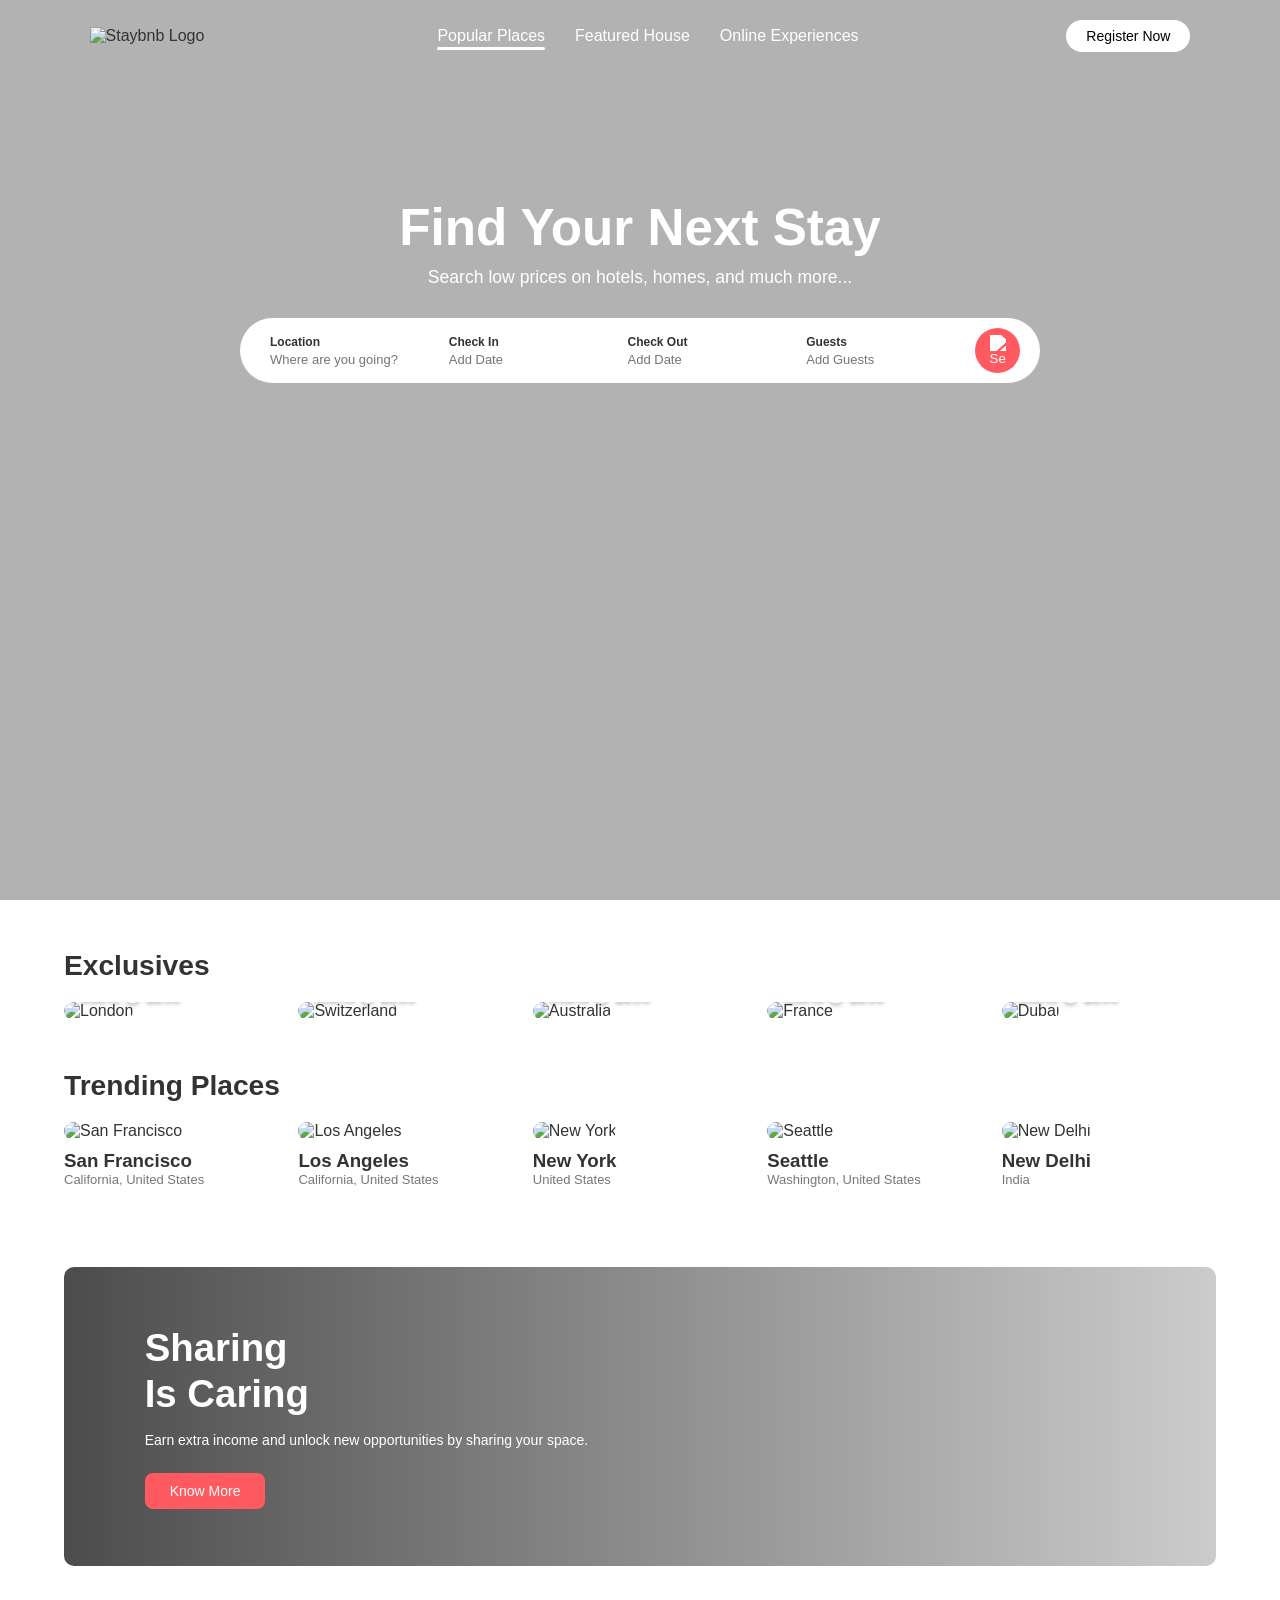
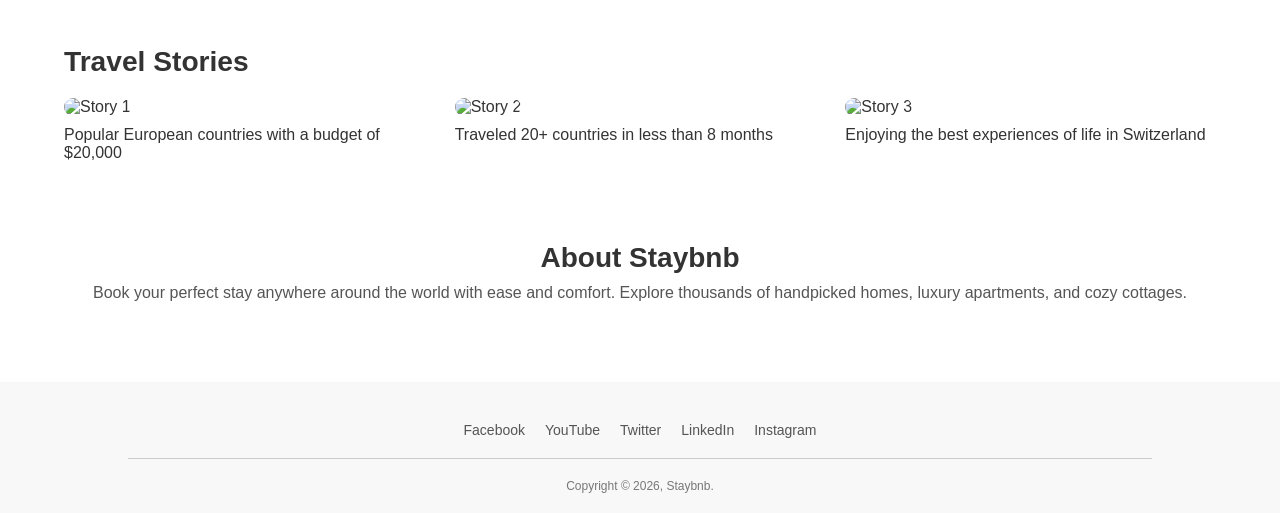
==== index.html @ 48644258 "Add files via upload" ====
<!DOCTYPE html>
<html lang="en">
<head>
  <meta charset="UTF-8" />
  <meta name="viewport" content="width=device-width, initial-scale=1.0"/>
  <title>Staybnb - Book Your Perfect Stay</title>
  <link rel="stylesheet" href="style.css" />
  <link rel="shortcut icon" href="images/logo.png" type="image/x-icon">
</head>
<body>

  <header class="header">
    <nav class="navbar">
      <img src="images/logo.png" class="logo" alt="Staybnb Logo" />
      <ul class="nav-links">
        <li><a href="index.html" class="active">Popular Places</a></li>
        <li><a href="house.html">Featured House</a></li>
        <li><a href="#">Online Experiences</a></li>
      </ul>
      <a href="#" class="btn-register">Register Now</a>
    </nav>

    <div class="header-content">
      <h1>Find Your Next Stay</h1>
      <p>Search low prices on hotels, homes, and much more...</p>

      <form class="search-bar">
        <div class="search-input">
          <label>Location</label>
          <input type="text" placeholder="Where are you going?" />
        </div>
        <div class="search-input">
          <label>Check In</label>
          <input type="text" placeholder="Add Date" />
        </div>
        <div class="search-input">
          <label>Check Out</label>
          <input type="text" placeholder="Add Date" />
        </div>
        <div class="search-input">
          <label>Guests</label>
          <input type="text" placeholder="Add Guests" />
        </div>
        <button type="submit" class="search-btn">
          <img src="images/search.png" alt="Search" />
        </button>
      </form>
    </div>
  </header>

  <main class="container">

    <h2 class="sub-title">Exclusives</h2>
    <div class="exclusives-grid">
      <div class="card">
        <img src="images/image-1.png" alt="London" />
        <div class="card-text">
          <h3>London</h3>
          <p>Starts @ $250</p>
        </div>
      </div>
      <div class="card">
        <img src="images/image-2.png" alt="Switzerland" />
        <div class="card-text">
          <h3>Switzerland</h3>
          <p>Starts @ $250</p>
        </div>
      </div>
      <div class="card">
        <img src="images/image-3.png" alt="Australia" />
        <div class="card-text">
          <h3>Australia</h3>
          <p>Starts @ $250</p>
        </div>
      </div>
      <div class="card">
        <img src="images/image-4.png" alt="France" />
        <div class="card-text">
          <h3>France</h3>
          <p>Starts @ $250</p>
        </div>
      </div>
      <div class="card">
        <img src="images/dubai.png" alt="Dubai" />
        <div class="card-text">
          <h3>Dubai</h3>
          <p>Starts @ $250</p>
        </div>
      </div>
    </div>

    <h2 class="sub-title">Trending Places</h2>
    <div class="trending-grid">
      <a href="house.html" class="trending-card">
        <img src="images/house-1.png" alt="San Francisco" />
        <h3>San Francisco</h3>
        <p>California, United States</p>
      </a>
      <a href="house.html" class="trending-card">
        <img src="images/house-2.png" alt="Los Angeles" />
        <h3>Los Angeles</h3>
        <p>California, United States</p>
      </a>
      <a href="house.html" class="trending-card">
        <img src="images/house-3.png" alt="New York" />
        <h3>New York</h3>
        <p>United States</p>
      </a>
      <a href="house.html" class="trending-card">
        <img src="images/house-4.png" alt="Seattle" />
        <h3>Seattle</h3>
        <p>Washington, United States</p>
      </a>
      <a href="house.html" class="trending-card">
        <img src="images/house-5.png" alt="New Delhi" />
        <h3>New Delhi</h3>
        <p>India</p>
      </a>
    </div>

    <div class="cta-banner">
      <h3>Sharing<br />Is Caring</h3>
      <p>Earn extra income and unlock new opportunities 
        by sharing your space.</p>
      <a href="#" class="cta-btn">Know More</a>
    </div>

    <h2 class="sub-title">Travel Stories</h2>
    <div class="stories-grid">
      <div class="story-card">
        <img src="images/story-1.png" alt="Story 1" />
        <p>Popular European countries with a budget of $20,000</p>
      </div>
      <div class="story-card">
        <img src="images/story-2.png" alt="Story 2" />
        <p>Traveled 20+ countries in less than 8 months</p>
      </div>
      <div class="story-card">
        <img src="images/story-3.png" alt="Story 3" />
        <p>Enjoying the best experiences of life in Switzerland</p>
      </div>
    </div>

    <div class="about-msg">
      <h2>About Staybnb</h2>
      <p>Book your perfect stay anywhere around the world with 
        ease and comfort. Explore thousands of handpicked homes,
         luxury apartments, and cozy cottages.</p>
    </div>
  </main>

  <footer class="footer">
    <div class="social-links">
      <a href="#">Facebook</a>
      <a href="#">YouTube</a>
      <a href="#">Twitter</a>
      <a href="#">LinkedIn</a>
      <a href="#">Instagram</a>
    </div>
    <hr />
    <p>Copyright &copy; 2026, Staybnb.</p>
  </footer>

</body>
</html>
---- style.css ----
* {
  margin: 0;
  padding: 0;
  box-sizing: border-box;
  font-family: 'Poppins', sans-serif, system-ui;
}

body {
  color: #333;
  background-color: #fff;
}

a {
  text-decoration: none;
  color: inherit;
}

.container {
  width: 90%;
  max-width: 1200px;
  margin: 0 auto;
}

/* NAVBAR (FLEXBOX) */
.navbar {
  display: flex;
  align-items: center;
  justify-content: space-between;
  padding: 20px 7%;
}

.logo {
  width: 140px;
  cursor: pointer;
}

.nav-links {
  display: flex;
  list-style: none;
  gap: 30px;
}

.nav-links a {
  color: #fff;
  font-weight: 500;
  position: relative;
}

.nav-links a.active::after {
  content: '';
  width: 100%;
  height: 3px;
  background: #fff;
  position: absolute;
  left: 0;
  bottom: -6px;
  border-radius: 2px;
}

.btn-register {
  background: #fff;
  color: #000;
  padding: 8px 20px;
  border-radius: 20px;
  font-size: 14px;
  font-weight: 500;
}

/* Second Page White Navbar */
.navbar-white {
  background: #fff;
  box-shadow: 0 2px 10px rgba(0,0,0,0.05);
}

.nav-links-dark a {
  color: #333;
}

.nav-links-dark a.active-dark::after {
  content: '';
  width: 100%;
  height: 3px;
  background: #ff5a5f;
  position: absolute;
  left: 0;
  bottom: -6px;
}

.navbar-white .btn-register {
  background: #ff5a5f;
  color: #fff;
}

/*  HERO SECTION (index.html)  */
.header {
  min-height: 100vh;
  width: 100%;
  background-image: linear-gradient(rgba(0,0,0,0.3),
   rgba(0,0,0,0.3)),
   url('images/banner-2.png');
  background-size: cover;
  background-position: center;
}

.header-content {
  color: #fff;
  text-align: center;
  padding-top: 14vh;
}

.header-content h1 {
  font-size: 4vw;
  font-weight: 600;
}

.header-content p {
  font-size: 1.1rem;
  margin-top: 10px;
}

/* SEARCH BAR */
.search-bar {
  background: #fff;
  width: 70%;
  max-width: 800px;
  margin: 30px auto;
  padding: 10px 20px;
  border-radius: 50px;
  display: flex;
  align-items: center;
  justify-content: space-between;
}

.search-input {
  display: flex;
  flex-direction: column;
  align-items: flex-start;
  padding: 0 10px;
  flex: 1;
}

.search-input label {
  font-weight: 600;
  font-size: 12px;
  color: #333;
}

.search-input input {
  border: 0;
  outline: 0;
  background: transparent;
  font-size: 13px;
  margin-top: 3px;
  width: 100%;
}

.search-btn {
  background: #ff5a5f;
  width: 45px;
  height: 45px;
  border: none;
  border-radius: 50%;
  display: flex;
  align-items: center;
  justify-content: center;
  cursor: pointer;
  flex-shrink: 0;
}

.search-btn img {
  width: 16px;
  filter: brightness(0) invert(1);
}

/* --- SECTION HEADINGS  */
.sub-title {
  margin: 50px 0 20px;
  font-size: 2.2vw;
  font-weight: 600;
  color: #333;
}

/*EXCLUSIVES  */
.exclusives-grid {
  display: flex;
  flex-wrap: wrap;
  gap: 20px;
}

.exclusives-grid .card {
  position: relative;
  border-radius: 10px;
  overflow: hidden;
  flex: 1 1 180px; 
}

.exclusives-grid .card img {
  width: 100%;
  height: 230px;
  object-fit: cover;
  border-radius: 10px;
}

.exclusives-grid .card-text {
  position: absolute;
  bottom: 15px;
  left: 15px;
  color: #fff;
  text-shadow: 0 2px 4px rgba(0,0,0,0.6);
}

/* TRENDING PLACES */
.trending-grid {
  display: flex;
  flex-wrap: wrap;
  gap: 20px;
}

.trending-card {
  flex: 1 1 200px;
}

.trending-card img {
  width: 100%;
  height: 180px;
  border-radius: 10px;
  object-fit: cover;
}

.trending-card h3 {
  font-weight: 600;
  margin-top: 10px;
  color: #333;
}

.trending-card p {
  font-size: 13px;
  color: #777;
}

/* CTA BANNER */
.cta-banner {
  margin: 80px 0;
  background-image: linear-gradient(to right, rgba(0,0,0,0.7), 
  rgba(0,0,0,0.2)), url('images/banner.png');
  background-size: cover;
  background-position: center;
  border-radius: 10px;
  padding: 5% 7%;
  color: #fff;
}

.cta-banner h3 {
  font-size: 3vw;
  line-height: 1.2;
}

.cta-banner p {
  margin: 15px 0 25px;
  font-size: 14px;
}

.cta-btn {
  background: #ff5a5f;
  color: #fff;
  padding: 10px 25px;
  border-radius: 8px;
  font-size: 14px;
  display: inline-block;
}

/* STORIES */
.stories-grid {
  display: flex;
  flex-wrap: wrap;
  gap: 20px;
}

.story-card {
  flex: 1 1 250px;
}

.story-card img {
  width: 100%;
  height: 200px;
  border-radius: 10px;
  object-fit: cover;
}

.story-card p {
  font-weight: 500;
  margin-top: 10px;
}

/* ABOUT MESSAGE  */
.about-msg {
  margin: 80px 0;
  color: #555;
  text-align: center;
}

.about-msg h2 {
  font-size: 28px;
  color: #333;
  margin-bottom: 10px;
}

/* HOUSE DETAILS PAGE (house.html) */
.house-container {
  padding: 30px 7%;
}

.house-header h1 {
  font-size: 28px;
  font-weight: 600;
}

.house-row {
  display: flex;
  justify-content: space-between;
  align-items: center;
  margin: 10px 0 20px;
  color: #555;
  font-size: 14px;
}

.rating {
  color: #ff5a5f;
}

/* GALLERY (FLEXBOX) */
.gallery {
  display: flex;
  flex-wrap: wrap;
  gap: 10px;
  margin-bottom: 30px;
}

.gallery div {
  flex: 1 1 22%; 
  height: 200px;
}

.gallery .gallery-img-large {
  flex: 2 1 45%; 
  height: 410px;
}

.gallery div img {
  width: 100%;
  height: 100%;
  object-fit: cover;
  border-radius: 8px;
}

/* HOUSE DETAILS & BOOKING FORM ) */
.house-details-grid {
  display: flex;
  flex-wrap: wrap;
  gap: 40px;
}

.house-info {
  flex: 2 1 500px; 
}

.booking-card {
  flex: 1 1 300px; 
  border: 1px solid #ccc;
  border-radius: 10px;
  padding: 20px;
  box-shadow: 0 0 10px rgba(0,0,0,0.05);
  height: fit-content;
}

.price-tag {
  color: #ff5a5f;
  font-size: 20px;
  margin-top: 10px;
}

.line {
  border: 0;
  height: 1px;
  background: #ccc;
  margin: 20px 0;
}

.features-list {
  list-style: none;
}

.features-list li {
  margin-bottom: 15px;
}

.features-list p {
  font-size: 13px;
  color: #666;
}

.host-profile {
  display: flex;
  align-items: center;
  gap: 20px;
}

.host-profile img {
  width: 60px;
  height: 60px;
  border-radius: 50%;
  object-fit: cover;
}

.booking-card h3 {
  margin-bottom: 15px;
}

.form-group {
  margin-bottom: 15px;
}

.form-group label {
  display: block;
  font-size: 12px;
  font-weight: 600;
  margin-bottom: 5px;
}

.form-group input {
  width: 100%;
  padding: 10px;
  border: 1px solid #ccc;
  border-radius: 6px;
  outline: none;
}

.btn-check {
  width: 100%;
  background: #ff5a5f;
  color: #fff;
  border: none;
  padding: 12px;
  border-radius: 6px;
  font-size: 14px;
  cursor: pointer;
}

/* FOOTER (FLEXBOX) */
.footer {
  text-align: center;
  padding: 40px 0 20px;
  background: #f8f8f8;
}

.social-links {
  display: flex;
  justify-content: center;
  gap: 20px;
}

.social-links a {
  font-size: 14px;
  color: #555;
}

.footer hr {
  width: 80%;
  margin: 20px auto;
  border: 0;
  height: 1px;
  background: #ccc;
}

.footer p {
  font-size: 12px;
  color: #777;
}

/*  RESPONSIVE  */
@media (max-width: 768px) {
  .navbar {
    flex-direction: column;
    gap: 15px;
  }

  .search-bar {
    flex-direction: column;
    border-radius: 20px;
    gap: 10px;
  }
  
  .search-input {
    width: 100%;
  }

  .search-btn {
    width: 100%;
    border-radius: 10px;
  }

  .gallery div {
    flex: 1 1 45%;
  }

  .gallery .gallery-img-large {
    flex: 1 1 100%;
    height: 250px;
  }
}
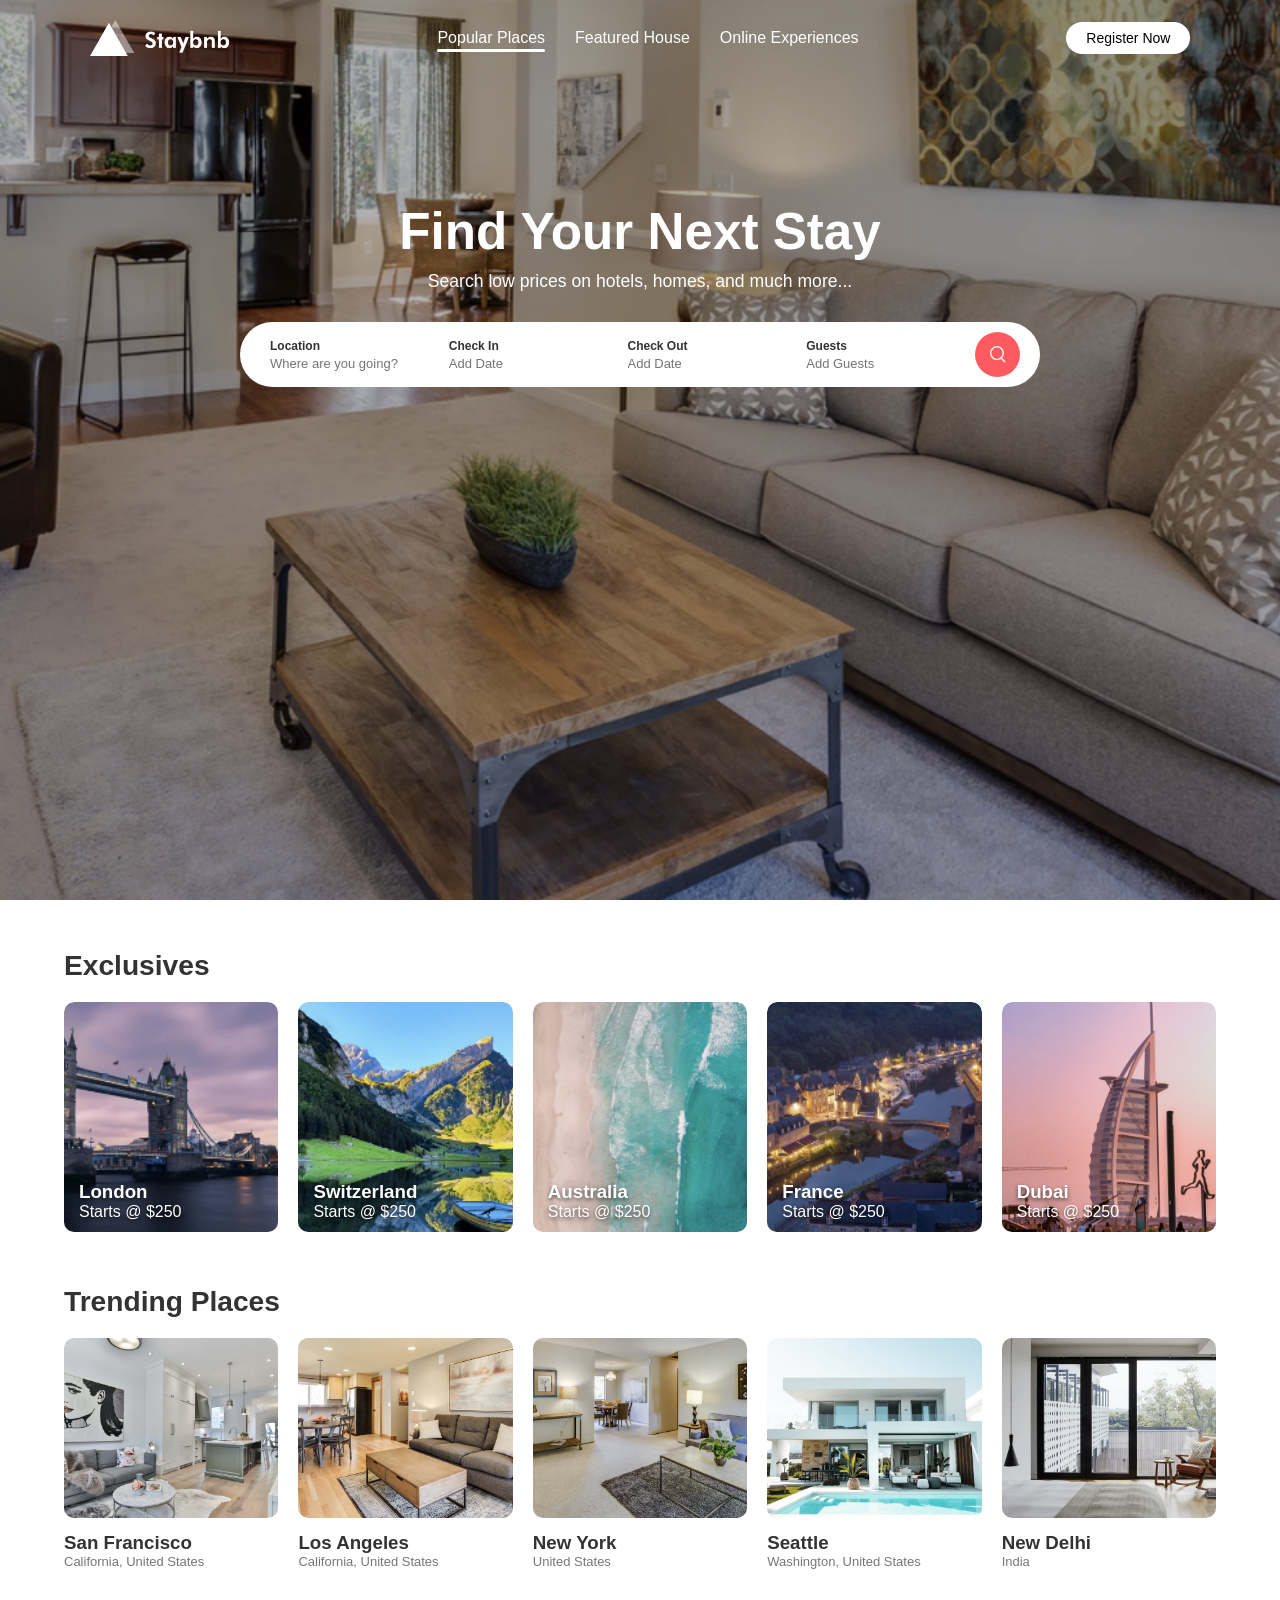
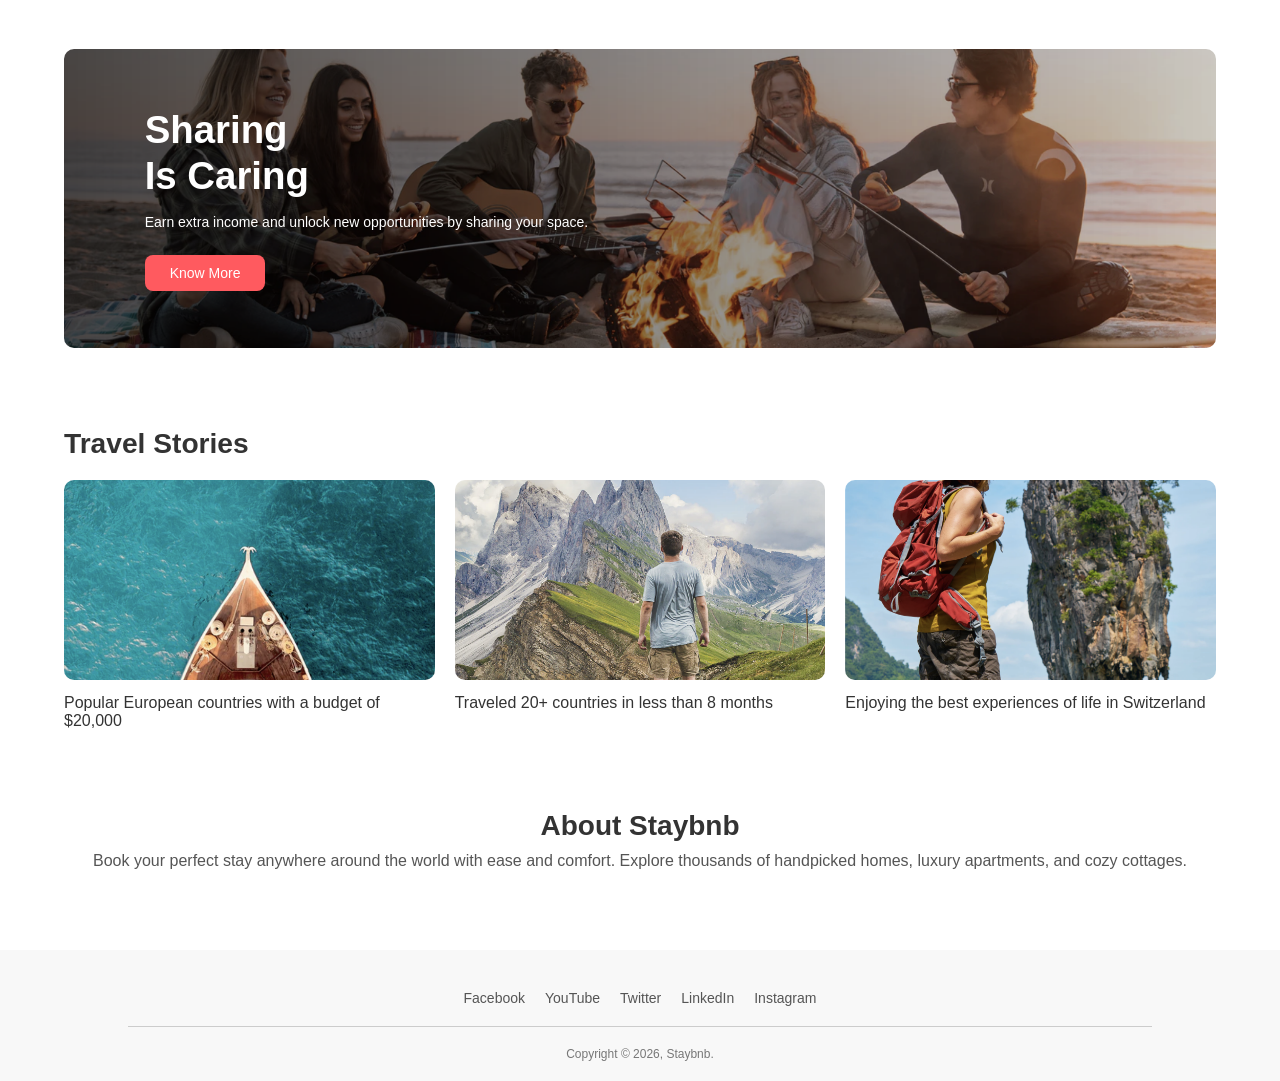
==== commit b4c64316: "html" ====
--- a/index.html
+++ b/index.html
@@ -8,7 +8,7 @@
   <link rel="shortcut icon" href="images/logo.png" type="image/x-icon">
 </head>
 <body>
-
+  
   <header class="header">
     <nav class="navbar">
       <img src="images/logo.png" class="logo" alt="Staybnb Logo" />
--- a/style.css
+++ b/style.css
@@ -5,12 +5,10 @@
   box-sizing: border-box;
   font-family: 'Poppins', sans-serif, system-ui;
 }
-
 body {
   color: #333;
   background-color: #fff;
 }
-
 a {
   text-decoration: none;
   color: inherit;
